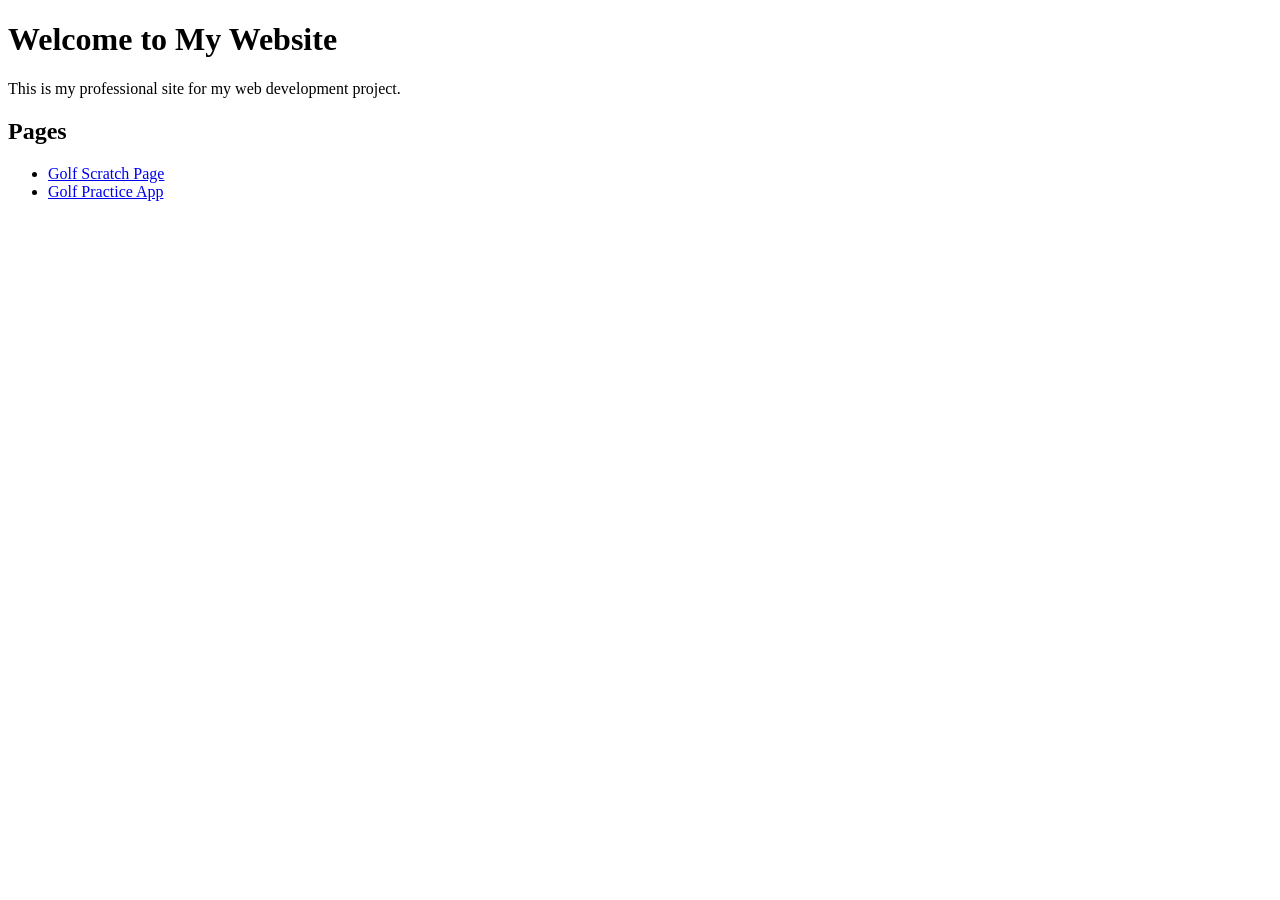
==== index.html @ 4531e74e "fix file extensions" ====
<!DOCTYPE html>
<html lang="en">
<head>
  <meta charset="UTF-8">
  <title>My Professional Site</title>
</head>
<body>
  <h1>Welcome to My Website</h1>

  <p>This is my professional site for my web development project.</p>

  <h2>Pages</h2>
  <ul>
    <li><a href="scratch.html">Golf Scratch Page</a></li>
    <li><a href="app.html">Golf Practice App</a></li>
  </ul>
</body>
</html>
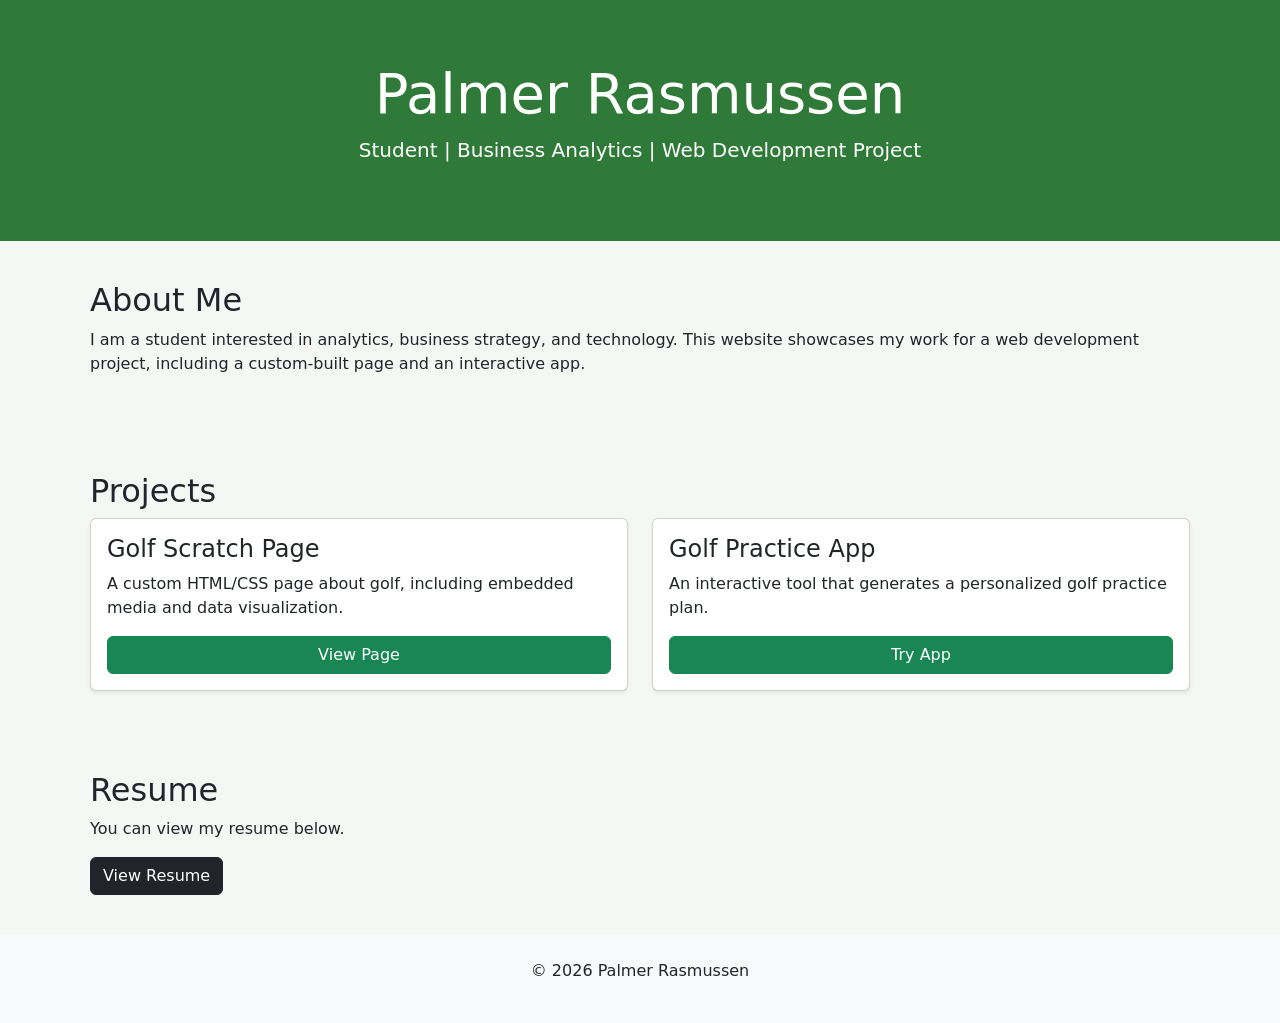
==== commit 06f317bb: "update homepage" ====
--- a/index.html
+++ b/index.html
@@ -2,17 +2,87 @@
 <html lang="en">
 <head>
   <meta charset="UTF-8">
-  <title>My Professional Site</title>
+  <meta name="viewport" content="width=device-width, initial-scale=1.0">
+  <title>Palmer Rasmussen | Portfolio</title>
+
+  <!-- Bootstrap -->
+  <link href="https://cdn.jsdelivr.net/npm/bootstrap@5.3.0/dist/css/bootstrap.min.css" rel="stylesheet">
+
+  <style>
+    body {
+      background-color: #f5f7f5;
+    }
+
+    .hero {
+      background-color: #2f7a38;
+      color: white;
+      padding: 60px 20px;
+      text-align: center;
+    }
+
+    .section {
+      padding: 40px 20px;
+    }
+
+    .card:hover {
+      transform: scale(1.02);
+      transition: 0.2s;
+    }
+  </style>
 </head>
 <body>
-  <h1>Welcome to My Website</h1>
 
-  <p>This is my professional site for my web development project.</p>
+  <!-- HERO -->
+  <div class="hero">
+    <h1 class="display-4">Palmer Rasmussen</h1>
+    <p class="lead">Student | Business Analytics | Web Development Project</p>
+  </div>
 
-  <h2>Pages</h2>
-  <ul>
-    <li><a href="scratch.html">Golf Scratch Page</a></li>
-    <li><a href="app.html">Golf Practice App</a></li>
-  </ul>
+  <!-- ABOUT -->
+  <div class="container section">
+    <h2>About Me</h2>
+    <p>
+      I am a student interested in analytics, business strategy, and technology.
+      This website showcases my work for a web development project, including a custom-built page and an interactive app.
+    </p>
+  </div>
+
+  <!-- PROJECTS -->
+  <div class="container section">
+    <h2>Projects</h2>
+
+    <div class="row">
+
+      <div class="col-md-6">
+        <div class="card p-3 shadow-sm">
+          <h4>Golf Scratch Page</h4>
+          <p>A custom HTML/CSS page about golf, including embedded media and data visualization.</p>
+          <a href="scratch.html" class="btn btn-success">View Page</a>
+        </div>
+      </div>
+
+      <div class="col-md-6">
+        <div class="card p-3 shadow-sm">
+          <h4>Golf Practice App</h4>
+          <p>An interactive tool that generates a personalized golf practice plan.</p>
+          <a href="app.html" class="btn btn-success">Try App</a>
+        </div>
+      </div>
+
+    </div>
+  </div>
+
+  <!-- RESUME -->
+  <div class="container section">
+    <h2>Resume</h2>
+    <p>You can view my resume below.</p>
+    <a href="resume.html" class="btn btn-dark">View Resume</a>
+  </div>
+
+  <!-- FOOTER -->
+  <footer class="text-center p-4 bg-light">
+    <p>© 2026 Palmer Rasmussen</p>
+  </footer>
+
 </body>
 </html>
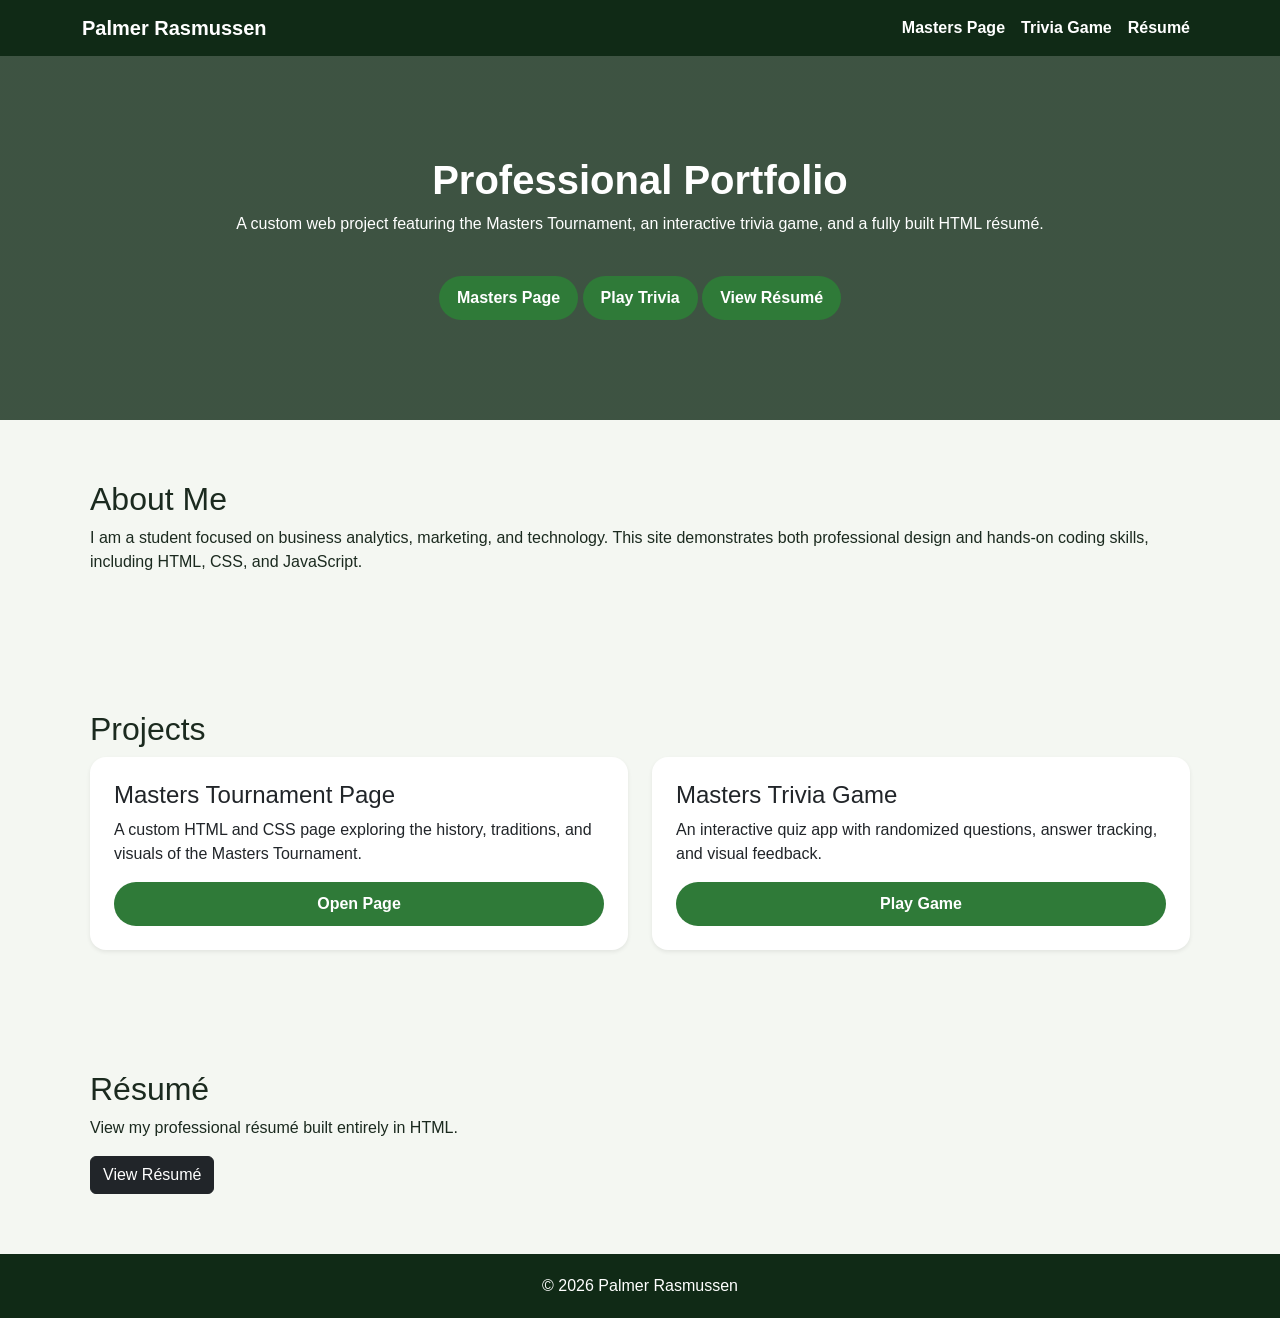
==== commit 7bb2101e: "fixes" ====
--- a/index.html
+++ b/index.html
@@ -1,49 +1,112 @@
 <!DOCTYPE html>
 <html lang="en">
 <head>
-  <meta charset="UTF-8">
-  <meta name="viewport" content="width=device-width, initial-scale=1.0">
+  <meta charset="UTF-8" />
+  <meta name="viewport" content="width=device-width, initial-scale=1.0" />
   <title>Palmer Rasmussen | Portfolio</title>
 
   <!-- Bootstrap -->
-  <link href="https://cdn.jsdelivr.net/npm/bootstrap@5.3.0/dist/css/bootstrap.min.css" rel="stylesheet">
+  <link href="https://cdn.jsdelivr.net/npm/bootstrap@5.3.3/dist/css/bootstrap.min.css" rel="stylesheet">
 
   <style>
     body {
-      background-color: #f5f7f5;
+      background-color: #f4f7f2;
+      color: #1b2a1f;
+      font-family: Arial, Helvetica, sans-serif;
+    }
+
+    .navbar {
+      background-color: #102a16;
+    }
+
+    .navbar a {
+      color: white !important;
+      font-weight: 600;
     }
 
     .hero {
-      background-color: #2f7a38;
+      background: linear-gradient(rgba(16,42,22,0.8), rgba(16,42,22,0.8)),
+        url("https://images.unsplash.com/photo-1517486808906-6ca8b3f04846")
+        center/cover no-repeat;
       color: white;
-      padding: 60px 20px;
+      padding: 100px 20px;
       text-align: center;
     }
 
+    .hero h1 {
+      font-weight: 800;
+    }
+
+    .btn-custom {
+      background-color: #2f7a38;
+      color: white;
+      border: none;
+      border-radius: 999px;
+      padding: 10px 18px;
+      font-weight: bold;
+    }
+
+    .btn-custom:hover {
+      background-color: #245e2c;
+    }
+
     .section {
-      padding: 40px 20px;
+      padding: 60px 20px;
+    }
+
+    .card {
+      border-radius: 16px;
+      border: none;
+      transition: 0.2s;
     }
 
     .card:hover {
-      transform: scale(1.02);
-      transition: 0.2s;
+      transform: translateY(-5px);
+      box-shadow: 0 12px 25px rgba(0,0,0,0.15);
+    }
+
+    footer {
+      background-color: #102a16;
+      color: white;
+      text-align: center;
+      padding: 20px;
     }
   </style>
 </head>
 <body>
 
+  <!-- NAVBAR -->
+  <nav class="navbar navbar-expand-lg">
+    <div class="container">
+      <a class="navbar-brand text-white" href="index.html">Palmer Rasmussen</a>
+      <div class="navbar-nav ms-auto">
+        <a class="nav-link" href="scratch.html">Masters Page</a>
+        <a class="nav-link" href="app.html">Trivia Game</a>
+        <a class="nav-link" href="resume.html">Résumé</a>
+      </div>
+    </div>
+  </nav>
+
   <!-- HERO -->
   <div class="hero">
-    <h1 class="display-4">Palmer Rasmussen</h1>
-    <p class="lead">Student | Business Analytics | Web Development Project</p>
+    <h1>Professional Portfolio</h1>
+    <p>
+      A custom web project featuring the Masters Tournament, an interactive trivia game,
+      and a fully built HTML résumé.
+    </p>
+    <br>
+    <a href="scratch.html" class="btn btn-custom">Masters Page</a>
+    <a href="app.html" class="btn btn-custom">Play Trivia</a>
+    <a href="resume.html" class="btn btn-custom">View Résumé</a>
   </div>
 
   <!-- ABOUT -->
   <div class="container section">
     <h2>About Me</h2>
     <p>
-      I am a student interested in analytics, business strategy, and technology.
-      This website showcases my work for a web development project, including a custom-built page and an interactive app.
+      I am a student focused on business analytics, marketing, and technology.
+      This site demonstrates both professional design and hands-on coding skills,
+      including HTML, CSS, and JavaScript.
     </p>
   </div>
 
@@ -51,21 +114,29 @@
   <div class="container section">
     <h2>Projects</h2>
 
-    <div class="row">
+    <div class="row g-4">
 
+      <!-- Masters Page -->
       <div class="col-md-6">
-        <div class="card p-3 shadow-sm">
-          <h4>Golf Scratch Page</h4>
-          <p>A custom HTML/CSS page about golf, including embedded media and data visualization.</p>
-          <a href="scratch.html" class="btn btn-success">View Page</a>
+        <div class="card p-4 shadow-sm">
+          <h4>Masters Tournament Page</h4>
+          <p>
+            A custom HTML and CSS page exploring the history, traditions,
+            and visuals of the Masters Tournament.
+          </p>
+          <a href="scratch.html" class="btn btn-custom">Open Page</a>
         </div>
       </div>
 
+      <!-- Trivia App -->
       <div class="col-md-6">
-        <div class="card p-3 shadow-sm">
-          <h4>Golf Practice App</h4>
-          <p>An interactive tool that generates a personalized golf practice plan.</p>
-          <a href="app.html" class="btn btn-success">Try App</a>
+        <div class="card p-4 shadow-sm">
+          <h4>Masters Trivia Game</h4>
+          <p>
+            An interactive quiz app with randomized questions, answer tracking,
+            and visual feedback.
+          </p>
+          <a href="app.html" class="btn btn-custom">Play Game</a>
         </div>
       </div>
 
@@ -74,14 +145,14 @@
 
   <!-- RESUME -->
   <div class="container section">
-    <h2>Resume</h2>
-    <p>You can view my resume below.</p>
-    <a href="resume.html" class="btn btn-dark">View Resume</a>
+    <h2>Résumé</h2>
+    <p>View my professional résumé built entirely in HTML.</p>
+    <a href="resume.html" class="btn btn-dark">View Résumé</a>
   </div>
 
   <!-- FOOTER -->
-  <footer class="text-center p-4 bg-light">
-    <p>© 2026 Palmer Rasmussen</p>
+  <footer>
+    © 2026 Palmer Rasmussen
   </footer>
 
 </body>
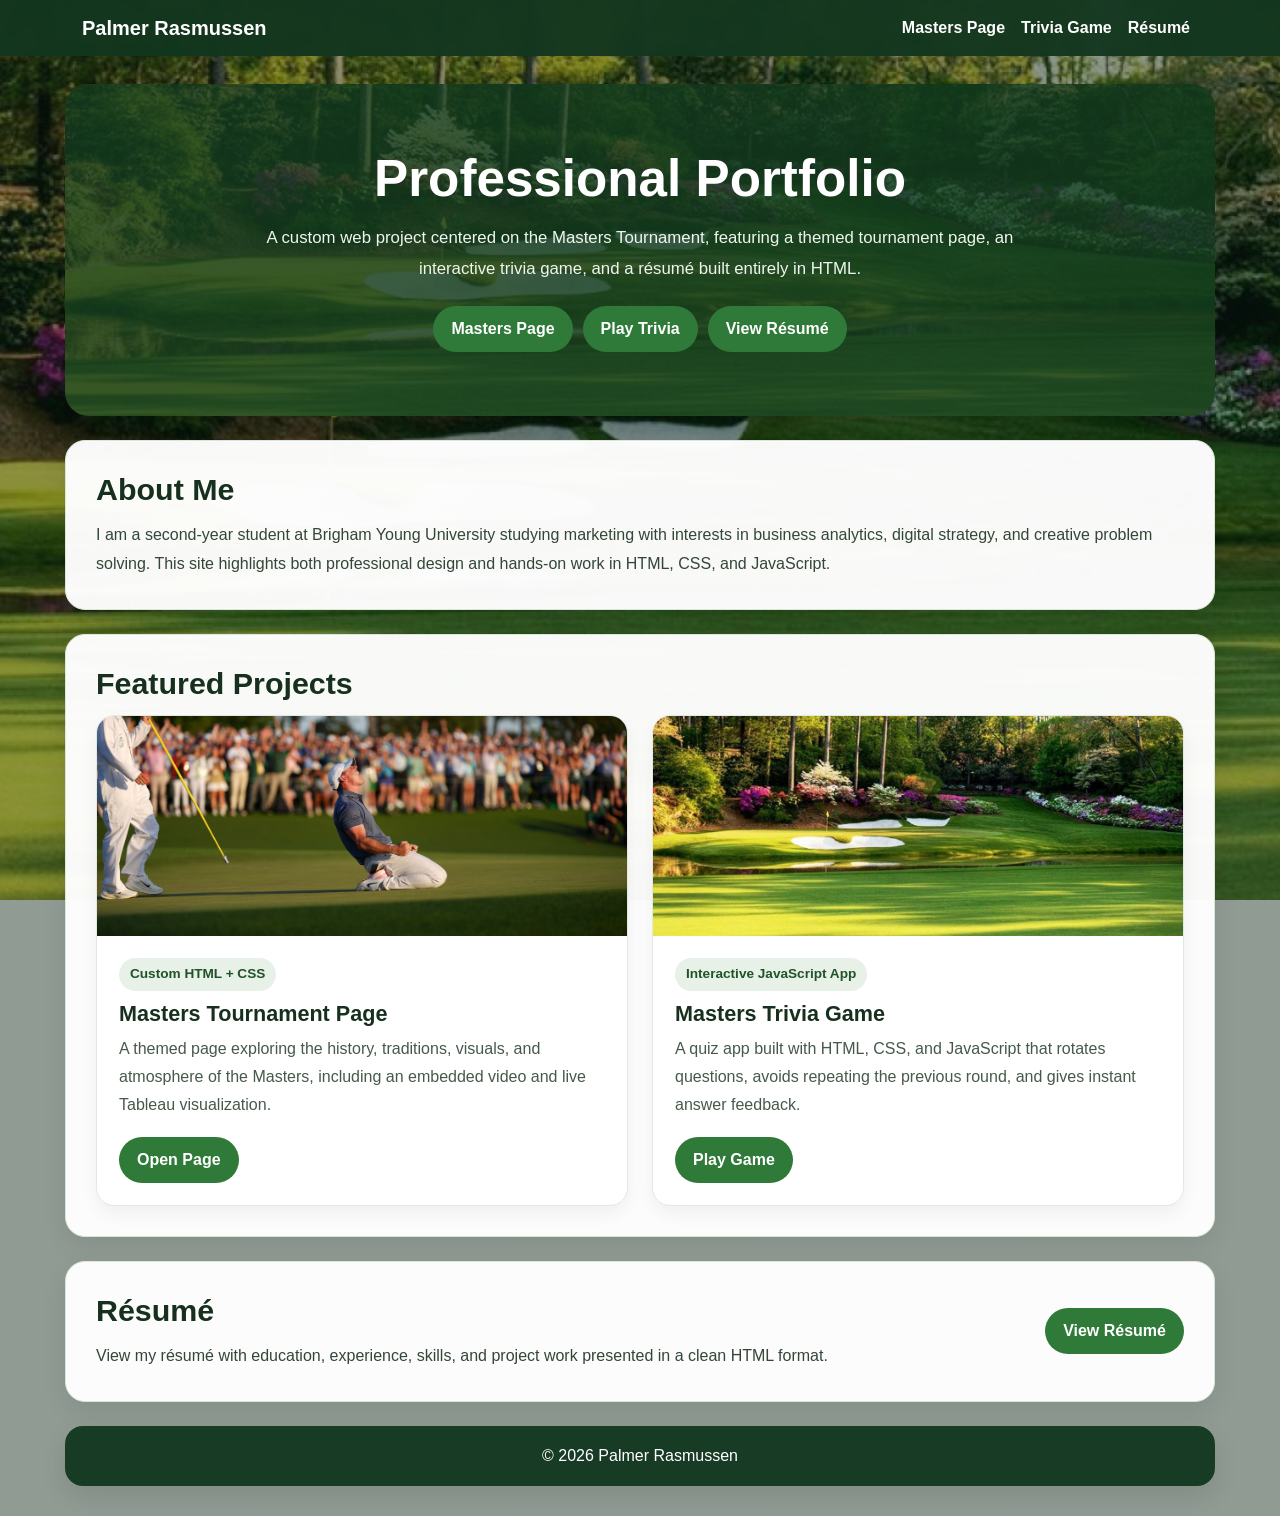
==== commit 0f62d840: "hopefully working now" ====
--- a/index.html
+++ b/index.html
@@ -4,81 +4,206 @@
   <meta charset="UTF-8" />
   <meta name="viewport" content="width=device-width, initial-scale=1.0" />
   <title>Palmer Rasmussen | Portfolio</title>
-
-  <!-- Bootstrap -->
   <link href="https://cdn.jsdelivr.net/npm/bootstrap@5.3.3/dist/css/bootstrap.min.css" rel="stylesheet">
-
   <style>
+    :root {
+      --masters-green: #12361f;
+      --masters-green-2: #2f7a38;
+      --masters-gold: #c8a96b;
+      --masters-cream: #fbf8ef;
+      --masters-text: #1f2a22;
+    }
+
     body {
-      background-color: #f4f7f2;
-      color: #1b2a1f;
+      background:
+        linear-gradient(rgba(10, 34, 18, 0.45), rgba(10, 34, 18, 0.45)),
+        url("augusta.jpg") center/cover fixed no-repeat;
+      color: var(--masters-text);
       font-family: Arial, Helvetica, sans-serif;
     }
 
     .navbar {
-      background-color: #102a16;
-    }
-
-    .navbar a {
+      background: rgba(18, 54, 31, 0.95);
+      backdrop-filter: blur(6px);
+    }
+
+    .navbar-brand,
+    .nav-link {
       color: white !important;
-      font-weight: 600;
+      font-weight: 700;
     }
 
     .hero {
-      background: linear-gradient(rgba(16,42,22,0.8), rgba(16,42,22,0.8)),
-        url("https://images.unsplash.com/photo-1517486808906-6ca8b3f04846")
-        center/cover no-repeat;
-      color: white;
-      padding: 100px 20px;
+      width: min(94%, 1150px);
+      margin: 28px auto 24px;
+      border-radius: 24px;
+      overflow: hidden;
+      box-shadow: 0 18px 36px rgba(0, 0, 0, 0.18);
+      background:
+        linear-gradient(rgba(20, 60, 30, 0.84), rgba(20, 60, 30, 0.84)),
+        url("augusta.jpg") center/cover no-repeat;
+      color: white;
       text-align: center;
+      padding: 64px 28px;
     }
 
     .hero h1 {
+      font-size: clamp(2.2rem, 4vw, 3.5rem);
       font-weight: 800;
+      margin-bottom: 14px;
+    }
+
+    .hero p {
+      max-width: 760px;
+      margin: 0 auto;
+      line-height: 1.8;
+      font-size: 1.05rem;
+      color: #eef6ef;
+    }
+
+    .hero-buttons {
+      margin-top: 22px;
+      display: flex;
+      justify-content: center;
+      flex-wrap: wrap;
+      gap: 10px;
     }
 
     .btn-custom {
-      background-color: #2f7a38;
-      color: white;
+      display: inline-block;
+      padding: 11px 18px;
+      background: var(--masters-green-2);
+      color: white;
+      text-decoration: none;
+      border-radius: 999px;
+      font-weight: 700;
       border: none;
+      transition: transform 0.18s ease, background 0.18s ease;
+    }
+
+    .btn-custom:hover {
+      background: #245e2c;
+      color: white;
+      transform: translateY(-2px);
+    }
+
+    .content-section {
+      width: min(94%, 1150px);
+      margin: 0 auto 24px;
+      background: rgba(255, 255, 255, 0.97);
+      padding: 30px;
+      border-radius: 20px;
+      border: 1px solid #dbe6db;
+      box-shadow: 0 10px 26px rgba(0, 0, 0, 0.08);
+    }
+
+    .section-title {
+      font-size: 1.9rem;
+      font-weight: 800;
+      color: #17301d;
+      margin-bottom: 14px;
+    }
+
+    .section-text {
+      color: #334638;
+      line-height: 1.8;
+      margin-bottom: 0;
+    }
+
+    .project-card {
+      border: 1px solid #e3e9e1;
+      border-radius: 18px;
+      overflow: hidden;
+      background: white;
+      box-shadow: 0 8px 18px rgba(0, 0, 0, 0.05);
+      height: 100%;
+      transition: transform 0.18s ease, box-shadow 0.18s ease;
+    }
+
+    .project-card:hover {
+      transform: translateY(-5px);
+      box-shadow: 0 14px 28px rgba(0, 0, 0, 0.10);
+    }
+
+    .project-card img {
+      width: 100%;
+      height: 220px;
+      object-fit: cover;
+      display: block;
+    }
+
+    .project-card-body {
+      padding: 22px;
+    }
+
+    .project-tag {
+      display: inline-block;
+      margin-bottom: 10px;
+      padding: 6px 11px;
       border-radius: 999px;
-      padding: 10px 18px;
-      font-weight: bold;
-    }
-
-    .btn-custom:hover {
-      background-color: #245e2c;
-    }
-
-    .section {
-      padding: 60px 20px;
-    }
-
-    .card {
-      border-radius: 16px;
-      border: none;
-      transition: 0.2s;
-    }
-
-    .card:hover {
-      transform: translateY(-5px);
-      box-shadow: 0 12px 25px rgba(0,0,0,0.15);
+      background: #e7f1e7;
+      color: #215228;
+      font-size: 0.85rem;
+      font-weight: 700;
+    }
+
+    .project-card h3 {
+      font-size: 1.35rem;
+      font-weight: 800;
+      color: #17301d;
+    }
+
+    .project-card p {
+      color: #46594a;
+      line-height: 1.75;
+      margin-bottom: 18px;
+    }
+
+    .resume-box {
+      display: flex;
+      justify-content: space-between;
+      align-items: center;
+      gap: 18px;
+      flex-wrap: wrap;
     }
 
     footer {
-      background-color: #102a16;
-      color: white;
+      width: min(94%, 1150px);
+      margin: 0 auto 30px;
       text-align: center;
-      padding: 20px;
+      color: white;
+      background: rgba(18, 54, 31, 0.95);
+      border-radius: 18px;
+      padding: 18px;
+      box-shadow: 0 10px 26px rgba(0, 0, 0, 0.10);
+    }
+
+    @media (max-width: 768px) {
+      .hero,
+      .content-section,
+      footer {
+        width: 95%;
+      }
+
+      .hero {
+        padding: 46px 20px;
+      }
+
+      .content-section {
+        padding: 22px;
+      }
+
+      .project-card img {
+        height: 200px;
+      }
     }
   </style>
 </head>
 <body>
 
-  <!-- NAVBAR -->
   <nav class="navbar navbar-expand-lg">
     <div class="container">
-      <a class="navbar-brand text-white" href="index.html">Palmer Rasmussen</a>
+      <a class="navbar-brand" href="index.html">Palmer Rasmussen</a>
       <div class="navbar-nav ms-auto">
         <a class="nav-link" href="scratch.html">Masters Page</a>
         <a class="nav-link" href="app.html">Trivia Game</a>
@@ -87,70 +212,77 @@
     </div>
   </nav>
 
-  <!-- HERO -->
-  <div class="hero">
+  <header class="hero">
     <h1>Professional Portfolio</h1>
     <p>
-      A custom web project featuring the Masters Tournament, an interactive trivia game,
-      and a fully built HTML résumé.
+      A custom web project centered on the Masters Tournament, featuring a themed tournament page,
+      an interactive trivia game, and a résumé built entirely in HTML.
     </p>
-    <br>
-    <a href="scratch.html" class="btn btn-custom">Masters Page</a>
-    <a href="app.html" class="btn btn-custom">Play Trivia</a>
-    <a href="resume.html" class="btn btn-custom">View Résumé</a>
-  </div>
-
-  <!-- ABOUT -->
-  <div class="container section">
-    <h2>About Me</h2>
-    <p>
-      I am a student focused on business analytics, marketing, and technology.
-      This site demonstrates both professional design and hands-on coding skills,
-      including HTML, CSS, and JavaScript.
+    <div class="hero-buttons">
+      <a href="scratch.html" class="btn-custom">Masters Page</a>
+      <a href="app.html" class="btn-custom">Play Trivia</a>
+      <a href="resume.html" class="btn-custom">View Résumé</a>
+    </div>
+  </header>
+
+  <section class="content-section">
+    <h2 class="section-title">About Me</h2>
+    <p class="section-text">
+      I am a second-year student at Brigham Young University studying marketing with interests in
+      business analytics, digital strategy, and creative problem solving. This site highlights both
+      professional design and hands-on work in HTML, CSS, and JavaScript.
     </p>
-  </div>
-
-  <!-- PROJECTS -->
-  <div class="container section">
-    <h2>Projects</h2>
-
+  </section>
+
+  <section class="content-section">
+    <h2 class="section-title">Featured Projects</h2>
     <div class="row g-4">
-
-      <!-- Masters Page -->
       <div class="col-md-6">
-        <div class="card p-4 shadow-sm">
-          <h4>Masters Tournament Page</h4>
-          <p>
-            A custom HTML and CSS page exploring the history, traditions,
-            and visuals of the Masters Tournament.
-          </p>
-          <a href="scratch.html" class="btn btn-custom">Open Page</a>
+        <div class="project-card">
+          <img src="masters.jpg" alt="Masters Tournament page preview">
+          <div class="project-card-body">
+            <span class="project-tag">Custom HTML + CSS</span>
+            <h3>Masters Tournament Page</h3>
+            <p>
+              A themed page exploring the history, traditions, visuals, and atmosphere of the Masters,
+              including an embedded video and live Tableau visualization.
+            </p>
+            <a href="scratch.html" class="btn-custom">Open Page</a>
+          </div>
         </div>
       </div>
 
-      <!-- Trivia App -->
       <div class="col-md-6">
-        <div class="card p-4 shadow-sm">
-          <h4>Masters Trivia Game</h4>
-          <p>
-            An interactive quiz app with randomized questions, answer tracking,
-            and visual feedback.
-          </p>
-          <a href="app.html" class="btn btn-custom">Play Game</a>
+        <div class="project-card">
+          <img src="augusta.jpg" alt="Masters Trivia Game preview">
+          <div class="project-card-body">
+            <span class="project-tag">Interactive JavaScript App</span>
+            <h3>Masters Trivia Game</h3>
+            <p>
+              A quiz app built with HTML, CSS, and JavaScript that rotates questions, avoids repeating
+              the previous round, and gives instant answer feedback.
+            </p>
+            <a href="app.html" class="btn-custom">Play Game</a>
+          </div>
         </div>
       </div>
-
-    </div>
-  </div>
-
-  <!-- RESUME -->
-  <div class="container section">
-    <h2>Résumé</h2>
-    <p>View my professional résumé built entirely in HTML.</p>
-    <a href="resume.html" class="btn btn-dark">View Résumé</a>
-  </div>
-
-  <!-- FOOTER -->
+    </div>
+  </section>
+
+  <section class="content-section">
+    <div class="resume-box">
+      <div>
+        <h2 class="section-title">Résumé</h2>
+        <p class="section-text">
+          View my résumé with education, experience, skills, and project work presented in a clean HTML format.
+        </p>
+      </div>
+      <div>
+        <a href="resume.html" class="btn-custom">View Résumé</a>
+      </div>
+    </div>
+  </section>
+
   <footer>
     © 2026 Palmer Rasmussen
   </footer>
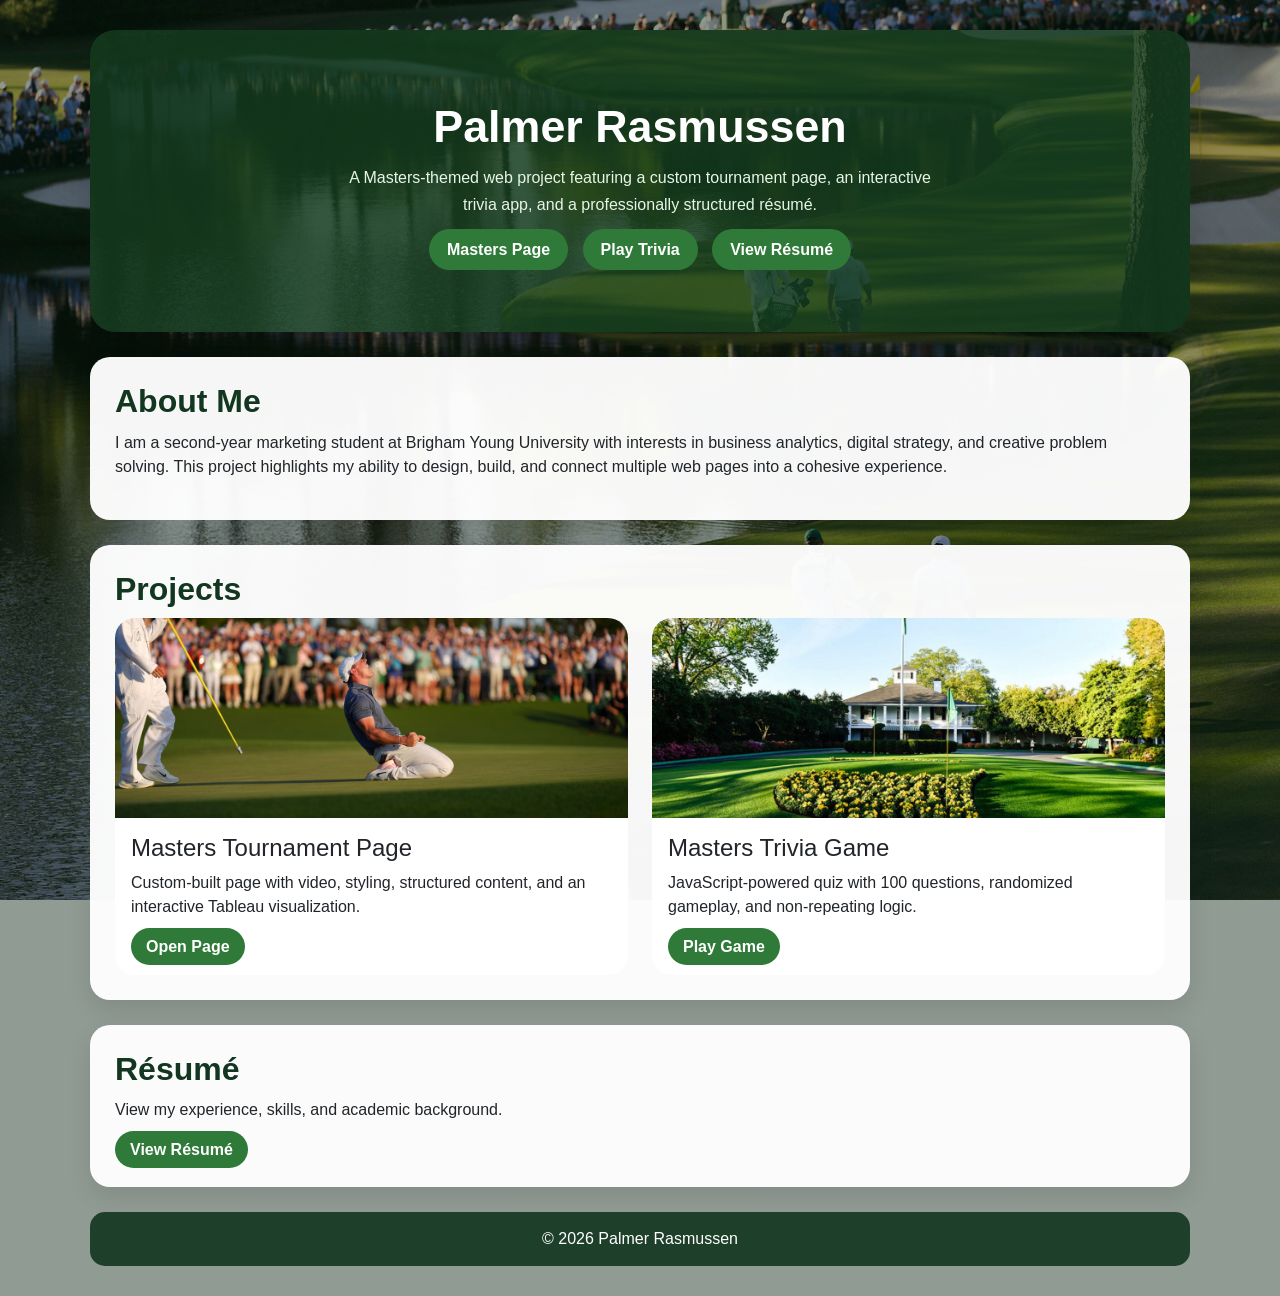
==== commit 83e5b285: "final polish" ====
--- a/index.html
+++ b/index.html
@@ -1,251 +1,165 @@
 <!DOCTYPE html>
 <html lang="en">
 <head>
-  <meta charset="UTF-8" />
-  <meta name="viewport" content="width=device-width, initial-scale=1.0" />
+  <meta charset="UTF-8">
   <title>Palmer Rasmussen | Portfolio</title>
   <link href="https://cdn.jsdelivr.net/npm/bootstrap@5.3.3/dist/css/bootstrap.min.css" rel="stylesheet">
+
   <style>
-    :root {
-      --masters-green: #12361f;
-      --masters-green-2: #2f7a38;
-      --masters-gold: #c8a96b;
-      --masters-cream: #fbf8ef;
-      --masters-text: #1f2a22;
-    }
-
     body {
+      margin: 0;
+      font-family: Arial, Helvetica, sans-serif;
+
       background:
-        linear-gradient(rgba(10, 34, 18, 0.45), rgba(10, 34, 18, 0.45)),
-        url("augusta.jpg") center/cover fixed no-repeat;
-      color: var(--masters-text);
-      font-family: Arial, Helvetica, sans-serif;
-    }
-
-    .navbar {
-      background: rgba(18, 54, 31, 0.95);
-      backdrop-filter: blur(6px);
-    }
-
-    .navbar-brand,
-    .nav-link {
-      color: white !important;
-      font-weight: 700;
+        linear-gradient(rgba(10,34,18,0.45), rgba(10,34,18,0.45)),
+        url("homebackground.jpg") center/cover fixed no-repeat;
+    }
+
+    .wrapper {
+      width: min(94%, 1100px);
+      margin: 30px auto;
     }
 
     .hero {
-      width: min(94%, 1150px);
-      margin: 28px auto 24px;
-      border-radius: 24px;
-      overflow: hidden;
-      box-shadow: 0 18px 36px rgba(0, 0, 0, 0.18);
       background:
-        linear-gradient(rgba(20, 60, 30, 0.84), rgba(20, 60, 30, 0.84)),
-        url("augusta.jpg") center/cover no-repeat;
-      color: white;
+        linear-gradient(rgba(20,60,30,0.85), rgba(20,60,30,0.85)),
+        url("homebackground.jpg") center/cover;
+      color: white;
+      padding: 70px 30px;
+      border-radius: 25px;
       text-align: center;
-      padding: 64px 28px;
+      box-shadow: 0 18px 36px rgba(0,0,0,0.2);
+      margin-bottom: 25px;
     }
 
     .hero h1 {
-      font-size: clamp(2.2rem, 4vw, 3.5rem);
+      font-size: 2.8rem;
       font-weight: 800;
-      margin-bottom: 14px;
+      margin-bottom: 10px;
     }
 
     .hero p {
-      max-width: 760px;
-      margin: 0 auto;
-      line-height: 1.8;
-      font-size: 1.05rem;
-      color: #eef6ef;
-    }
-
-    .hero-buttons {
-      margin-top: 22px;
-      display: flex;
-      justify-content: center;
-      flex-wrap: wrap;
-      gap: 10px;
-    }
-
-    .btn-custom {
-      display: inline-block;
-      padding: 11px 18px;
-      background: var(--masters-green-2);
+      max-width: 600px;
+      margin: 0 auto 20px;
+      line-height: 1.7;
+      color: #e7f5e7;
+    }
+
+    .hero-buttons a {
+      margin: 5px;
+      padding: 12px 18px;
+      background: #2f7a38;
       color: white;
       text-decoration: none;
       border-radius: 999px;
-      font-weight: 700;
+      font-weight: bold;
+      transition: 0.2s;
+    }
+
+    .hero-buttons a:hover {
+      background: #245e2c;
+      transform: translateY(-2px);
+    }
+
+    .section {
+      background: rgba(255,255,255,0.96);
+      padding: 25px;
+      border-radius: 20px;
+      margin-bottom: 25px;
+      box-shadow: 0 10px 25px rgba(0,0,0,0.1);
+    }
+
+    .section h2 {
+      font-weight: 800;
+      margin-bottom: 10px;
+      color: #12361f;
+    }
+
+    .card {
+      border-radius: 20px;
+      overflow: hidden;
       border: none;
-      transition: transform 0.18s ease, background 0.18s ease;
+      transition: 0.2s;
+    }
+
+    .card:hover {
+      transform: translateY(-5px);
+      box-shadow: 0 12px 28px rgba(0,0,0,0.15);
+    }
+
+    .card img {
+      height: 200px;
+      object-fit: cover;
+    }
+
+    .btn-custom {
+      background: #2f7a38;
+      color: white;
+      border-radius: 999px;
+      padding: 10px 15px;
+      text-decoration: none;
+      font-weight: bold;
     }
 
     .btn-custom:hover {
       background: #245e2c;
       color: white;
-      transform: translateY(-2px);
-    }
-
-    .content-section {
-      width: min(94%, 1150px);
-      margin: 0 auto 24px;
-      background: rgba(255, 255, 255, 0.97);
-      padding: 30px;
-      border-radius: 20px;
-      border: 1px solid #dbe6db;
-      box-shadow: 0 10px 26px rgba(0, 0, 0, 0.08);
-    }
-
-    .section-title {
-      font-size: 1.9rem;
-      font-weight: 800;
-      color: #17301d;
-      margin-bottom: 14px;
-    }
-
-    .section-text {
-      color: #334638;
-      line-height: 1.8;
-      margin-bottom: 0;
-    }
-
-    .project-card {
-      border: 1px solid #e3e9e1;
-      border-radius: 18px;
-      overflow: hidden;
-      background: white;
-      box-shadow: 0 8px 18px rgba(0, 0, 0, 0.05);
-      height: 100%;
-      transition: transform 0.18s ease, box-shadow 0.18s ease;
-    }
-
-    .project-card:hover {
-      transform: translateY(-5px);
-      box-shadow: 0 14px 28px rgba(0, 0, 0, 0.10);
-    }
-
-    .project-card img {
-      width: 100%;
-      height: 220px;
-      object-fit: cover;
-      display: block;
-    }
-
-    .project-card-body {
-      padding: 22px;
-    }
-
-    .project-tag {
-      display: inline-block;
-      margin-bottom: 10px;
-      padding: 6px 11px;
-      border-radius: 999px;
-      background: #e7f1e7;
-      color: #215228;
-      font-size: 0.85rem;
-      font-weight: 700;
-    }
-
-    .project-card h3 {
-      font-size: 1.35rem;
-      font-weight: 800;
-      color: #17301d;
-    }
-
-    .project-card p {
-      color: #46594a;
-      line-height: 1.75;
-      margin-bottom: 18px;
-    }
-
-    .resume-box {
-      display: flex;
-      justify-content: space-between;
-      align-items: center;
-      gap: 18px;
-      flex-wrap: wrap;
     }
 
     footer {
-      width: min(94%, 1150px);
-      margin: 0 auto 30px;
       text-align: center;
       color: white;
-      background: rgba(18, 54, 31, 0.95);
-      border-radius: 18px;
-      padding: 18px;
-      box-shadow: 0 10px 26px rgba(0, 0, 0, 0.10);
-    }
-
-    @media (max-width: 768px) {
-      .hero,
-      .content-section,
-      footer {
-        width: 95%;
-      }
-
-      .hero {
-        padding: 46px 20px;
-      }
-
-      .content-section {
-        padding: 22px;
-      }
-
-      .project-card img {
-        height: 200px;
-      }
+      padding: 15px;
+      background: rgba(18,54,31,0.9);
+      border-radius: 15px;
     }
   </style>
 </head>
+
 <body>
 
-  <nav class="navbar navbar-expand-lg">
-    <div class="container">
-      <a class="navbar-brand" href="index.html">Palmer Rasmussen</a>
-      <div class="navbar-nav ms-auto">
-        <a class="nav-link" href="scratch.html">Masters Page</a>
-        <a class="nav-link" href="app.html">Trivia Game</a>
-        <a class="nav-link" href="resume.html">Résumé</a>
-      </div>
+<div class="wrapper">
+
+  <!-- HERO -->
+  <div class="hero">
+    <h1>Palmer Rasmussen</h1>
+    <p>
+      A Masters-themed web project featuring a custom tournament page,
+      an interactive trivia app, and a professionally structured résumé.
+    </p>
+
+    <div class="hero-buttons">
+      <a href="scratch.html">Masters Page</a>
+      <a href="app.html">Play Trivia</a>
+      <a href="resume.html">View Résumé</a>
     </div>
-  </nav>
-
-  <header class="hero">
-    <h1>Professional Portfolio</h1>
+  </div>
+
+  <!-- ABOUT -->
+  <div class="section">
+    <h2>About Me</h2>
     <p>
-      A custom web project centered on the Masters Tournament, featuring a themed tournament page,
-      an interactive trivia game, and a résumé built entirely in HTML.
+      I am a second-year marketing student at Brigham Young University with interests in
+      business analytics, digital strategy, and creative problem solving. This project
+      highlights my ability to design, build, and connect multiple web pages into a
+      cohesive experience.
     </p>
-    <div class="hero-buttons">
-      <a href="scratch.html" class="btn-custom">Masters Page</a>
-      <a href="app.html" class="btn-custom">Play Trivia</a>
-      <a href="resume.html" class="btn-custom">View Résumé</a>
-    </div>
-  </header>
-
-  <section class="content-section">
-    <h2 class="section-title">About Me</h2>
-    <p class="section-text">
-      I am a second-year student at Brigham Young University studying marketing with interests in
-      business analytics, digital strategy, and creative problem solving. This site highlights both
-      professional design and hands-on work in HTML, CSS, and JavaScript.
-    </p>
-  </section>
-
-  <section class="content-section">
-    <h2 class="section-title">Featured Projects</h2>
+  </div>
+
+  <!-- PROJECTS -->
+  <div class="section">
+    <h2>Projects</h2>
+
     <div class="row g-4">
+
       <div class="col-md-6">
-        <div class="project-card">
-          <img src="masters.jpg" alt="Masters Tournament page preview">
-          <div class="project-card-body">
-            <span class="project-tag">Custom HTML + CSS</span>
-            <h3>Masters Tournament Page</h3>
+        <div class="card">
+          <img src="masters.jpg">
+          <div class="p-3">
+            <h4>Masters Tournament Page</h4>
             <p>
-              A themed page exploring the history, traditions, visuals, and atmosphere of the Masters,
-              including an embedded video and live Tableau visualization.
+              Custom-built page with video, styling, structured content, and
+              an interactive Tableau visualization.
             </p>
             <a href="scratch.html" class="btn-custom">Open Page</a>
           </div>
@@ -253,39 +167,35 @@
       </div>
 
       <div class="col-md-6">
-        <div class="project-card">
-          <img src="augusta.jpg" alt="Masters Trivia Game preview">
-          <div class="project-card-body">
-            <span class="project-tag">Interactive JavaScript App</span>
-            <h3>Masters Trivia Game</h3>
+        <div class="card">
+          <img src="triviabackground.jpg">
+          <div class="p-3">
+            <h4>Masters Trivia Game</h4>
             <p>
-              A quiz app built with HTML, CSS, and JavaScript that rotates questions, avoids repeating
-              the previous round, and gives instant answer feedback.
+              JavaScript-powered quiz with 100 questions, randomized gameplay,
+              and non-repeating logic.
             </p>
             <a href="app.html" class="btn-custom">Play Game</a>
           </div>
         </div>
       </div>
+
     </div>
-  </section>
-
-  <section class="content-section">
-    <div class="resume-box">
-      <div>
-        <h2 class="section-title">Résumé</h2>
-        <p class="section-text">
-          View my résumé with education, experience, skills, and project work presented in a clean HTML format.
-        </p>
-      </div>
-      <div>
-        <a href="resume.html" class="btn-custom">View Résumé</a>
-      </div>
-    </div>
-  </section>
-
+  </div>
+
+  <!-- RESUME -->
+  <div class="section">
+    <h2>Résumé</h2>
+    <p>View my experience, skills, and academic background.</p>
+    <a href="resume.html" class="btn-custom">View Résumé</a>
+  </div>
+
+  <!-- FOOTER -->
   <footer>
     © 2026 Palmer Rasmussen
   </footer>
 
+</div>
+
 </body>
 </html>
